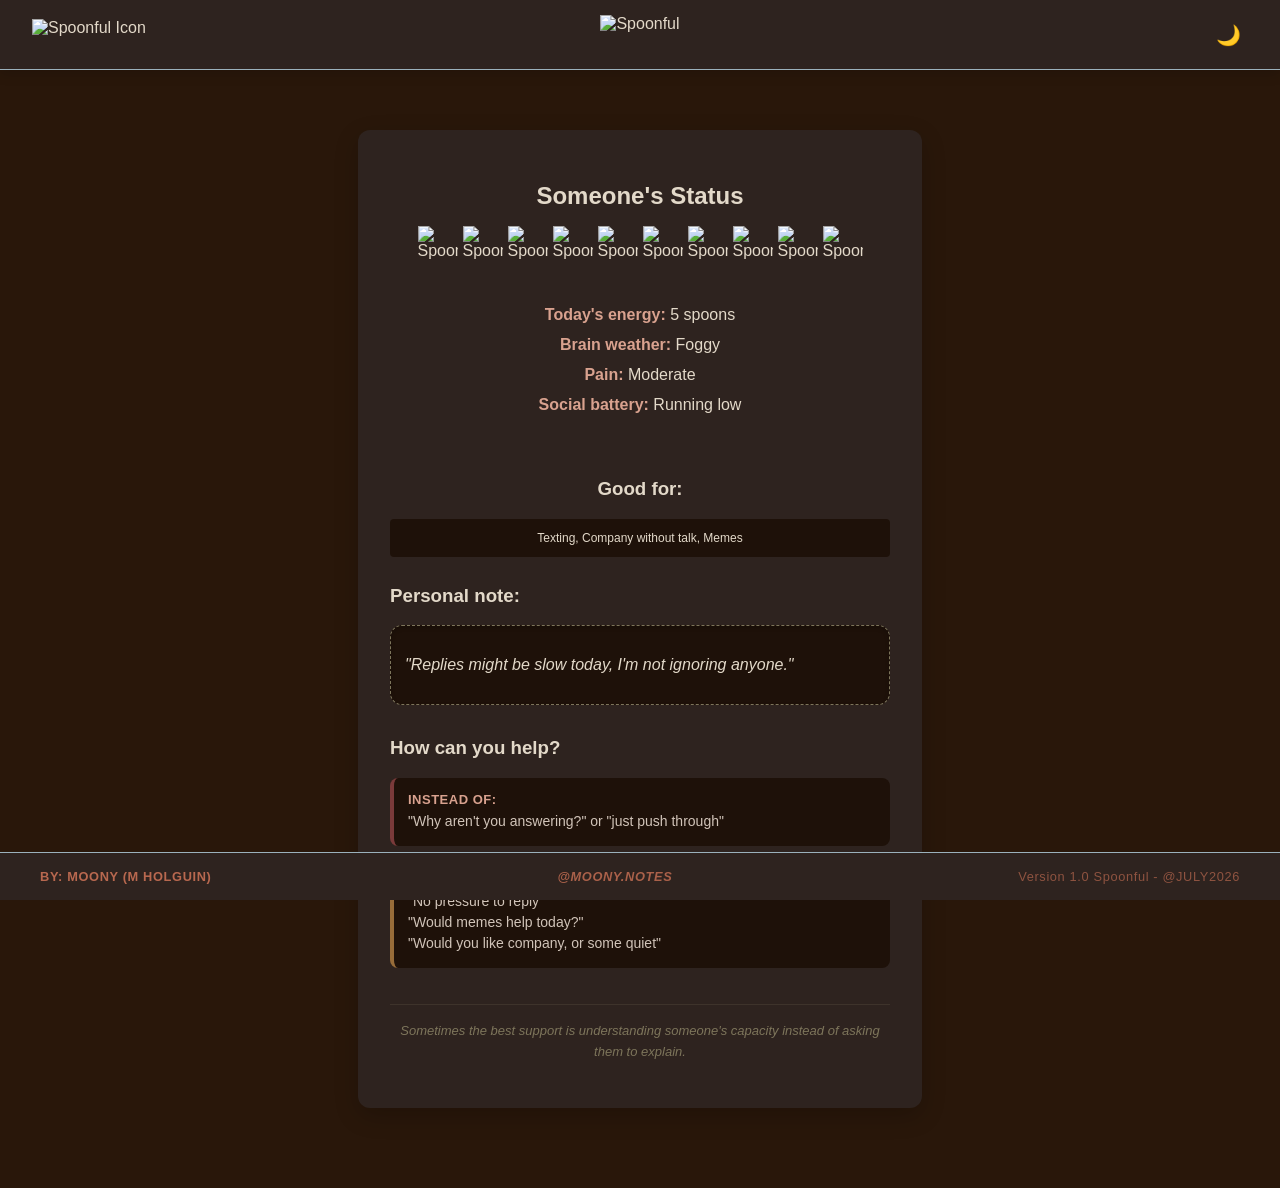
==== view.html @ 02ab3b1f "view layout for close ppl/friends Made a readout page so your/user's inner circle can easily check t" ====
<!DOCTYPE html>
<html lang="en">
    <head>
        <meta charset="UTF-8">
        <meta name="viewport" content="width=device-width, initial-scale=0.1">
        <title>Spoonful - Status View</title>
        <link rel="stylesheet" href="style.css">
    </head>
<body>

    <header>
       <div class="header-left">
                <img src="spoonful-logo.png" alt="Spoonful Icon" class="header-logo-icon">
            </div>

            <div class="header-center">
                <img src="spoonful-title.png" alt="Spoonful" class="header-logo-title">
            </div>

           <div class="header-right">
                <div class="theme-toggle-box">
                <span class="theme-toggle">🌙</span>
                </div>
            </div>

    </header>

    <main class="landing-card">

        <div class="status-header">
            <h2 id="view-title"><span id="display-name">Someone</span>'s Status</h2>
        </div>

        <div class="spoon-counter-section">
            <div id="view-spoons-row" class="spoons-row">
                <img src="spoon-full.png" class="spoon-preview" alt="Spoon">
                <img src="spoon-full.png" class="spoon-preview" alt="Spoon">
                <img src="spoon-full.png" class="spoon-preview" alt="Spoon">
                <img src="spoon-full.png" class="spoon-preview" alt="Spoon">
                <img src="spoon-full.png" class="spoon-preview" alt="Spoon">
                <img src="spoon-empty.png" class="spoon-preview" alt="Spoon">
                <img src="spoon-empty.png" class="spoon-preview" alt="Spoon">
                <img src="spoon-empty.png" class="spoon-preview" alt="Spoon">
                <img src="spoon-empty.png" class="spoon-preview" alt="Spoon">
                <img src="spoon-empty.png" class="spoon-preview" alt="Spoon">
            </div>
        </div>

        <div class="status-details-display">
            <ul class="status-list">
                <li><strong>Today's energy:</strong> <span id="display-spoons">5</span> spoons</li>
                <li><strong>Brain weather:</strong> <span id="display-weather">Foggy</span></li>
                <li><strong>Pain:</strong> <span id="display-pain">Moderate</span></li>
                <li><strong>Social battery:</strong> <span id="display-battery">Running low</span></li>
            </ul>

            <div class="good-for-box"></div>
            <h3>Good for:</h3>
            <p id="display-comfort" class="text-display-box">Texting, Company without talk, Memes</p>
            </div>

            <div class="personal-note-section">
                <h3>Personal note:</h3>
                <div class="note-bubble">
                    <p id="display-note">"Replies might be slow today, I'm not ignoring anyone."</p>
                </div>
            </div>

            <div class="help-section">
                <h3>How can you help?</h3>
                <div class="help-comparison">
                    <div class="instead-box">
                        <span class="label">Instead of:</span>
                        <p>"Why aren't you answering?" or "just push through"</p>
                    </div>
                    <div class="try-box">
                        <span class="label trigger-try">Try:</span>
                        <p>
                            "No pressure to reply"<br>
                            "Would memes help today?"<br>
                            "Would you like company, or some quiet"
                        </p>
                    </div>
                </div>
            </div>

            <p class="reflection-text">
                Sometimes the best support is understanding someone's capacity instead of asking them to explain.
            </p>
        </div>

    </main>

 <!--Footer-->
            <footer class="app-branding-footer">
                <hr class="footer-divider">
                <div class="footer-meta">
                    <span class="author-tag">By: Moony (M Holguin)</span>
                    <span class="handle-tag">@Moony.notes</span>
                    <span class="version-tag">Version 1.0 Spoonful - @JULY2026</span>
            </footer>

    <script src="script.js"></script>

</body>

</html>
---- style.css ----
/*The Canvas*/
body {
    background-color: #29170a; /*uPDATED: Warm, dark brown*/
    color: #E3D9C9; /*UPDATED: warmer cream text*/
    font-family: sans-serif;
    margin: 0;
    display: flex;
    flex-direction: column;
    align-items:center;
    min-height: 100vh;
    padding-top: 130px;
    box-sizing:border-box;
}

/*TOP HEADER bar*/
header {
    width: 100%;
    position: fixed; /* Keeps it pinned nicely at the top */
    top: 0;
    left: 0;
    background-color: #2e231f; /* Matches card color exactly */
    display: flex;
    justify-content: space-between;
    align-items: center;
    padding: 0.75rem 2rem; /* Clean balanced padding */
    box-sizing: border-box;
    box-shadow: 0 4px 12px rgba(0,0,0,0.15); /*soft shadow*/
    z-index: 1000;
    height: 70px; /*Locked height*/
    border-bottom:  1.5px solid #9bb1bc;
}

/*Force text left and right*/
.header-left,
.header-right {
    flex: 1;
    display: flex;
    align-items: center; /*Vertically centers the icon inside its track*/
}

/*Align the right side items to the far end*/
.header-right {
    justify-content:flex-end; /*correct far right edge*/
    align-items: center;
}

/*Layout container for theme switch*/
.theme-toggle-box {
    display: flex;
    align-items: center;
    cursor: pointer;
    font-size: 1.25rem; /*Nice redable size for the moon*/
    width: 32px;
    height: 32px;
}

.header-center {
    display: flex;
    justify-content: center;
    align-items: center;
    flex: 2; /*Gives the middle block stretching priority (a tad)*/
}

.header-logo-icon {
    height: 32px;/*Giving it a tiny bit more visual weight*/
    width: auto;
    object-fit: contain;
    display: block;
}

.header-logo-title {
    height: 40px;
    width: auto;
    object-fit: contain;
    display: block;
}

.logo {
    font-weight: bold;
    letter-spacing: 1px;
}

/*Landing card container*/
.landing-card {
    background-color: #2e231f; /*light brown contrast box*/
    border-radius: 12px; /*rounded corners*/
    padding: 32px;
    max-width: 500px; /*clean mobile layout constraint*/
    width: 90%;
    text-align: center;
    box-shadow: 0 8px 24px rgba(0,0,0,0.2); /*shadow dept effect*/
}

h1{
    font-size: 24px;
    margin-bottom: 16px;
    color: #f4eae1;
}

.explanation-box {
    background-color: #1e1109;/*Dark warm chocolate*/
    border-radius: 8px;
    padding: 16px;
    margin-bottom: 20px;
    box-shadow: inset 0 2px 4px rgba(0, 0, 0, 0.15);
}

.explanation {
    font-size: 15px;
    line-height: 1.6;
    color: #d1c4b9; /*slightly muted cream, easy reading*/
    margin: 0;
    text-align: center;
}


/*Action button, interactive element*/
.continue-btn {
    background-color: #B8684F; /*cream sruface*/
    color: #E3D9C9; /*dark text*/
    border: none;
    border-radius: 6px;
    padding: 12px;
    font-weight: bold;
    width: 100%;
    margin-top: 24px;
    cursor: pointer;
}

/*Subtitle text under primary continue button*/
.action-subtitle {
    display: block;
    font-size:12px;
    color: #7D755B; /*Cozy muted text*/
    margin-top: 8px;
    font-style: italic;
    letter-spacing: 0.03em;
}

/*Subtle divider*/
.card-divider {
    height: 1px;
    background: linear-gradient(to right, transparent, rgba(125, 117, 91, 0.3), transparent);
  margin: 28px 0;
}

/*Lower page box for gentle reminder*/
.tip-box {
    background-color: #1e1109;
    border: 1px dashed rgba(125, 117, 91, 0.4); /*dashed for cozy feel*/
    border-radius: 8px;
    padding: 14px;
    text-align: left;
    margin-top: 12px;
}

/*header insider the reminder box*/
.tip-title {
    font-size: 13px;
    font-weight: bold;
    color: #E5CDA1; /*WARM OCHRE ACCENT*/
    display: block;
    margin-bottom:  4px;
    text-transform: uppercase;
    letter-spacing: 0.05em;
}

/*paragraph text inside the reminder box*/
.tip-box p {
    margin: 0;
    font-size: 13px;
    line-height: 1.4;
    color: #d1c4b9; /*Better reading*/
}

/*=============
STYLE OF MY STATUS PAGE
========================*/

/*Spoons visual row styling*/
.spoons-row {
    display: flex;
    flex-wrap: nowrap;
    justify-content: center;
    gap: 5px; /*Breathing space between spoons*/
    margin: 16px 0;
}

.spoon-preview {
    width: 40px; /*clean n readable for mobile screens*/
    height: 40px; /*Keeps them squared*/
    object-fit: contain;
}

/*Numericla counter under spoons*/
.counter-display {
    font-size: 16px;
    font-weight: 600;
    color: #E3D9C9;
    margin-bottom: 24px;
}

/*Form section headers & titles*/
.status-header h2 {
    font-size: 24px;
    color: #E3D9C9;
    margin-bottom: 16px;
}

.spoon-counter-section h3,
.pain-level-selection h3,
.brain-weather-section h3,
.social-weather-section h3,
.social-battery-section h3,
.comfort-section h3,
.notes-section h3 

{
    font-size: 18px;
    color: #E3D9C9;
    margin-top: 20px;
    margin-bottom: 8px;
}

.section-sub {
    font-size: 14px;
    color: #d9a28f;
    display: block;
    margin-bottom: 12px;
}

.optional-tag {
    font-size: 12px;
    color: #d9a28f;
}

/*Input fields and textareas*/
.name-field {
    display: flex;
    align-items: center;
    justify-content: center;
    gap: 8px;
    margin-bottom: 24px;
}

.name-field label {
    font-size: 16px;
    color: #E3D9C9;
}

input[type="texts"],
textarea {
    background-color: #1e1109; /*deep, cozy dark interior fil*/
    border: 1px solid #7D755B; /*muted earthy border line*/
    border-radius: 6px;
    color: #E3D9C9;
    padding: 10px;
    font-family: sans-serif;
    font-size: 14px;
    box-sizing: border-box;
}

input[type="text"]
{
width: 60%;
}

textarea {
    width: 100%;
    height: 80px;
    resize: none; /*Keeps container clean without user breaking layour*/
}

/*Custom placeholder text colors to fit the theme*/
input::placeholder,
textarea::placeholder {
    color: #7d755b;
    opacity:0.8;
}

/*Adding structure and breathing room to sections*/
.pain-level-selection,
.brain-weather-section,
.social-battery-section,
.comfort-section,
.notes-section
{
    margin-top: 28px;
    margin-bottom: 12px;
    text-align: center;
}

/*Aligning buttons*/
.toggle-group {
    display: flex;
    justify-content: center;
    flex-wrap: wrap;
    gap: 10px; /*Space between individual buttons*/
    margin-top: 10px;
}

/*Base style for Toggle buttons*/
.toggle-btn {
    background-color: #29170a; /*deep interior container fill*/
    color: #E3D9C9; /*warm cream text*/
    border: 1px solid #7D755B; /*muted earthy border line*/
    border-radius: 20px; /*curved buttons :D*/
    padding: 8px 16px;
    font-size: 14px;
    cursor: pointer;
    transition: all 0.2s ease;
}

/*subtle hover effect*/
.toggle-btn:hover {
    background-color: #B8684F;
    border-color: #B8684F;
    color: #E3D9C9;
    font-weight: 600;
    box-shadow: 0 4px 12px rgba(184, 104, 79, 0.2);
}

.action-section {
    margin-top: 36px;
    margin-bottom: 8px;
}

.main-action-btn {
    background-color:#B8684F;
    color: #E3D9C9;
    border: none;
    border-radius: 8px;
    padding: 14px 24px;
    font-size: 16px;
    font-weight: 600;
    letter-spacing: 0.5px;
    width: 100%;
    cursor: pointer;
    box-shadow: 0 4px 14px rgba(0, 0, 0, 0.3);
    transition: background-color 0.2s ease;
}

.main-action-btn:hover {
    background-color: #a2563e; /*slightly deeper tone on hover*/
}

/* ================================================
TRUSTED PERSON VIEW STYLES
=================================================*/

/*Clean styling for the bulleted list*/
.status-list {
    list-style-type: none; /*Removes default dots*/
    padding: 0;
    margin: 24px 0;
    text-align: center;
    display: inline-block; /*keeps it centered*/
}

.status-list li {
    font-size: 16px;
    margin-bottom: 12px;
    color: #E3D9C9;
}

.status-list strong {
    color: #d9a28f; /*soft pastel orange-pink ish accent for labels*/
}

/*Good for box & personal use*/
.good-for-box,
.personal-note-section {
    margin-top: 28px;
    text-align: left;
}

.text-display-box {
    background-color: #1e1109; /*Clean minimalistic left border*/
    padding: 12px;
    border-radius: 4px;
    color: #E3D9C9;
    MARGIN-TOP: 6PX;
    font-size: 12px;
}

/*Personal note aesthetic bubble :p*/
.note-bubble {
    background-color: #1e1109;
    border: 1px dashed #7D755B; /*dashed look 4 handwritten note feel*/
    padding: 14px;
    border-radius: 12px;
    font-style: italic;
    color: #E3D9C9;
    margin-top: 6px;
    box-shadow: inset 0 2px 4px rgba(0,0,0,0.2);
}

/*How can you help section (Instead/ Try comaprison)*/
.help-section {
    margin-top: 32px;
    text-align: left;
}

.help-comparison {
    display: flex;
    flex-direction: column;
    gap: 12px;
    margin-top: 10px;
}

.instead-box, .try-box {
    padding: 14px;
    border-radius: 8px;
    background-color: #1e1109;
}

/*Give the boxes clear, gentle guidance indicators*/
.instead-box{
    border-left: 4px solid #7a3a3a; /*Deep red for boundary warnings*/
}

.try-box {
    border-left: 4px solid #976c39; /*Warm ochre for helpful alternatives*/
}

.instead-box .label, .try-box .label 
{
    font-weight: bold;
    font-size: 13px;
    display: block;
    margin-bottom: 4px;
    text-transform: uppercase;
    letter-spacing: 0.5px;
}

.instead-box .label { color:#d9a28f; }
.try-box .label {color: #E5CDA1 }

.instead-box p, .try-box p 
{
    margin: 0;
    font-size: 14px;
    line-height: 1.5;
    color: #d1c4b9;
}


/*Footer reflection Quote*/
.reflection-text {
    margin-top: 36px;
    font-size: 13px;
    line-height: 1.6;
    color:#7D755B; /*Darker muted cream*/
    font-style: italic;
    text-align: center;
    border-top: 1px solid rgba(125, 117, 91, 0.2);
    padding-top: 16px;
}

/*============================
APP BRANDING FOOTER
======================*/
.app-branding-footer {
  position: fixed;
  bottom: 0;
  left: 0;
  width: 100%;
  background-color: #2e231f; 
  padding: 1rem 2rem; /*breathing room*/
  box-sizing: border-box;
  border-top: 1.5px solid #9bb1bc;
  z-index: 1000;
}

.footer-divider {
   display: none;
}

.footer-meta {
    max-width: 1200px;
    margin: 0 auto;
    display: flex;
    justify-content: space-between;
    align-items: center;
    font-size: 0.8rem;
    color: #B8684F;
    letter-spacing: 0.05em;
}

.author-tag {
    font-weight: 600;
    text-transform: uppercase;
}

.handle-tag {
    font-style: italic;
    font-weight: 600;
    text-transform: uppercase;
    opacity: 0.9;
}

.version-tag {
    opacity: 0.7;
}

main {
    margin-bottom:5rem !important;
}
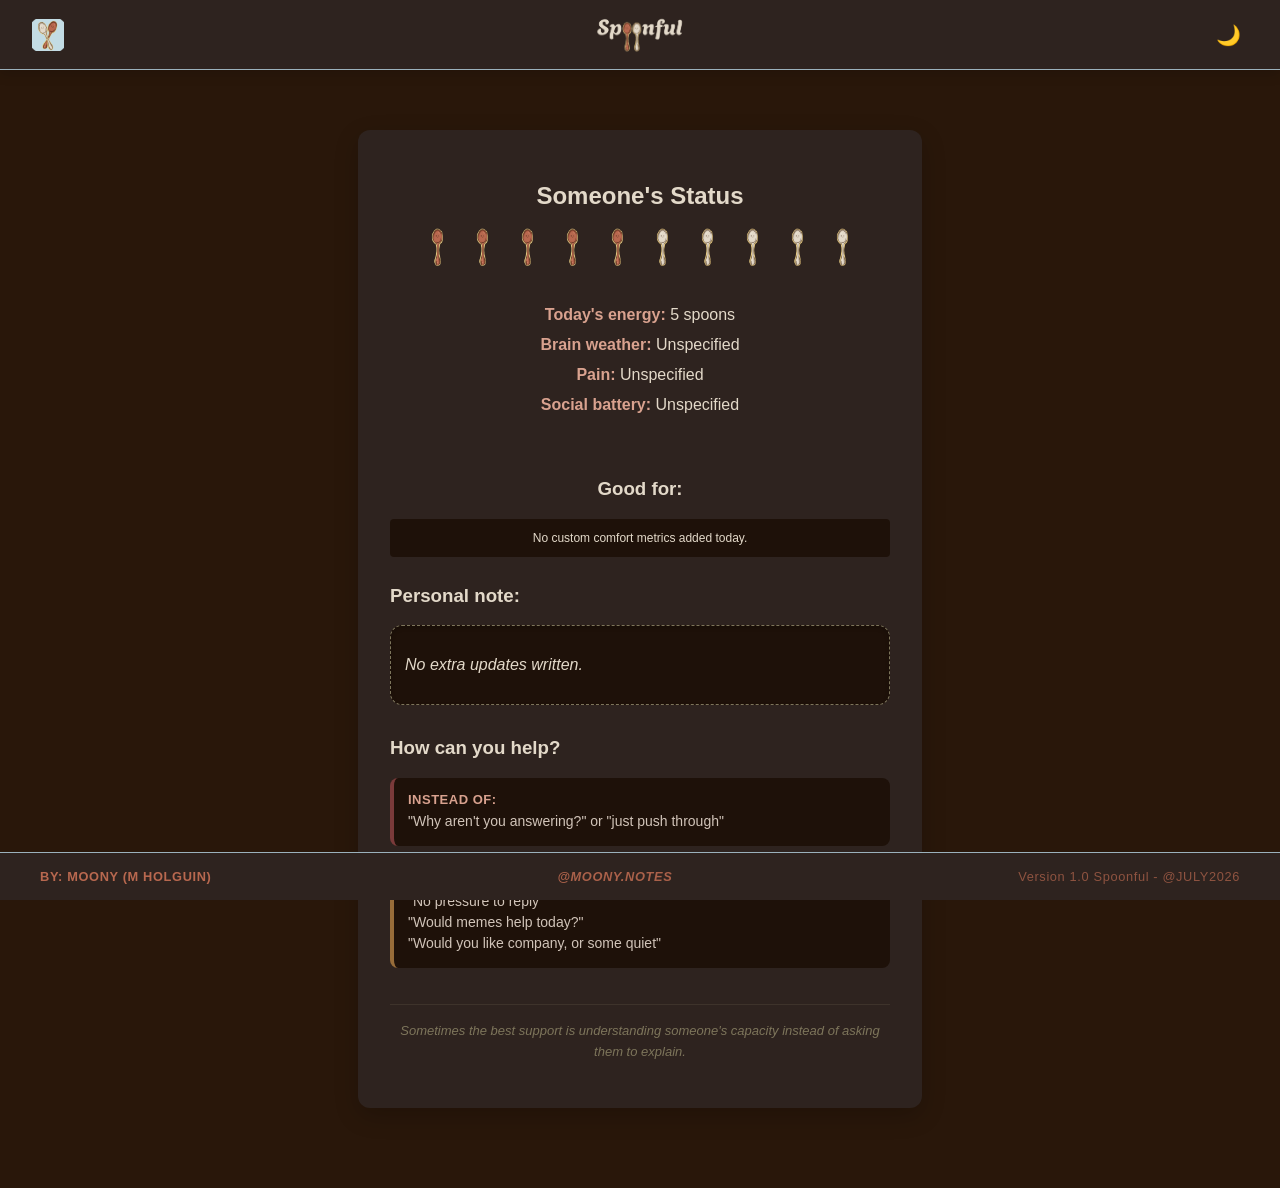
==== commit 4299bc57: "mobile view edit" ====
--- a/view.html
+++ b/view.html
@@ -2,7 +2,7 @@
 <html lang="en">
     <head>
         <meta charset="UTF-8">
-        <meta name="viewport" content="width=device-width, initial-scale=0.1">
+        <meta name="viewport" content="width=device-width, initial-scale=1.0">
         <title>Spoonful - Status View</title>
         <link rel="stylesheet" href="style.css">
     </head>
